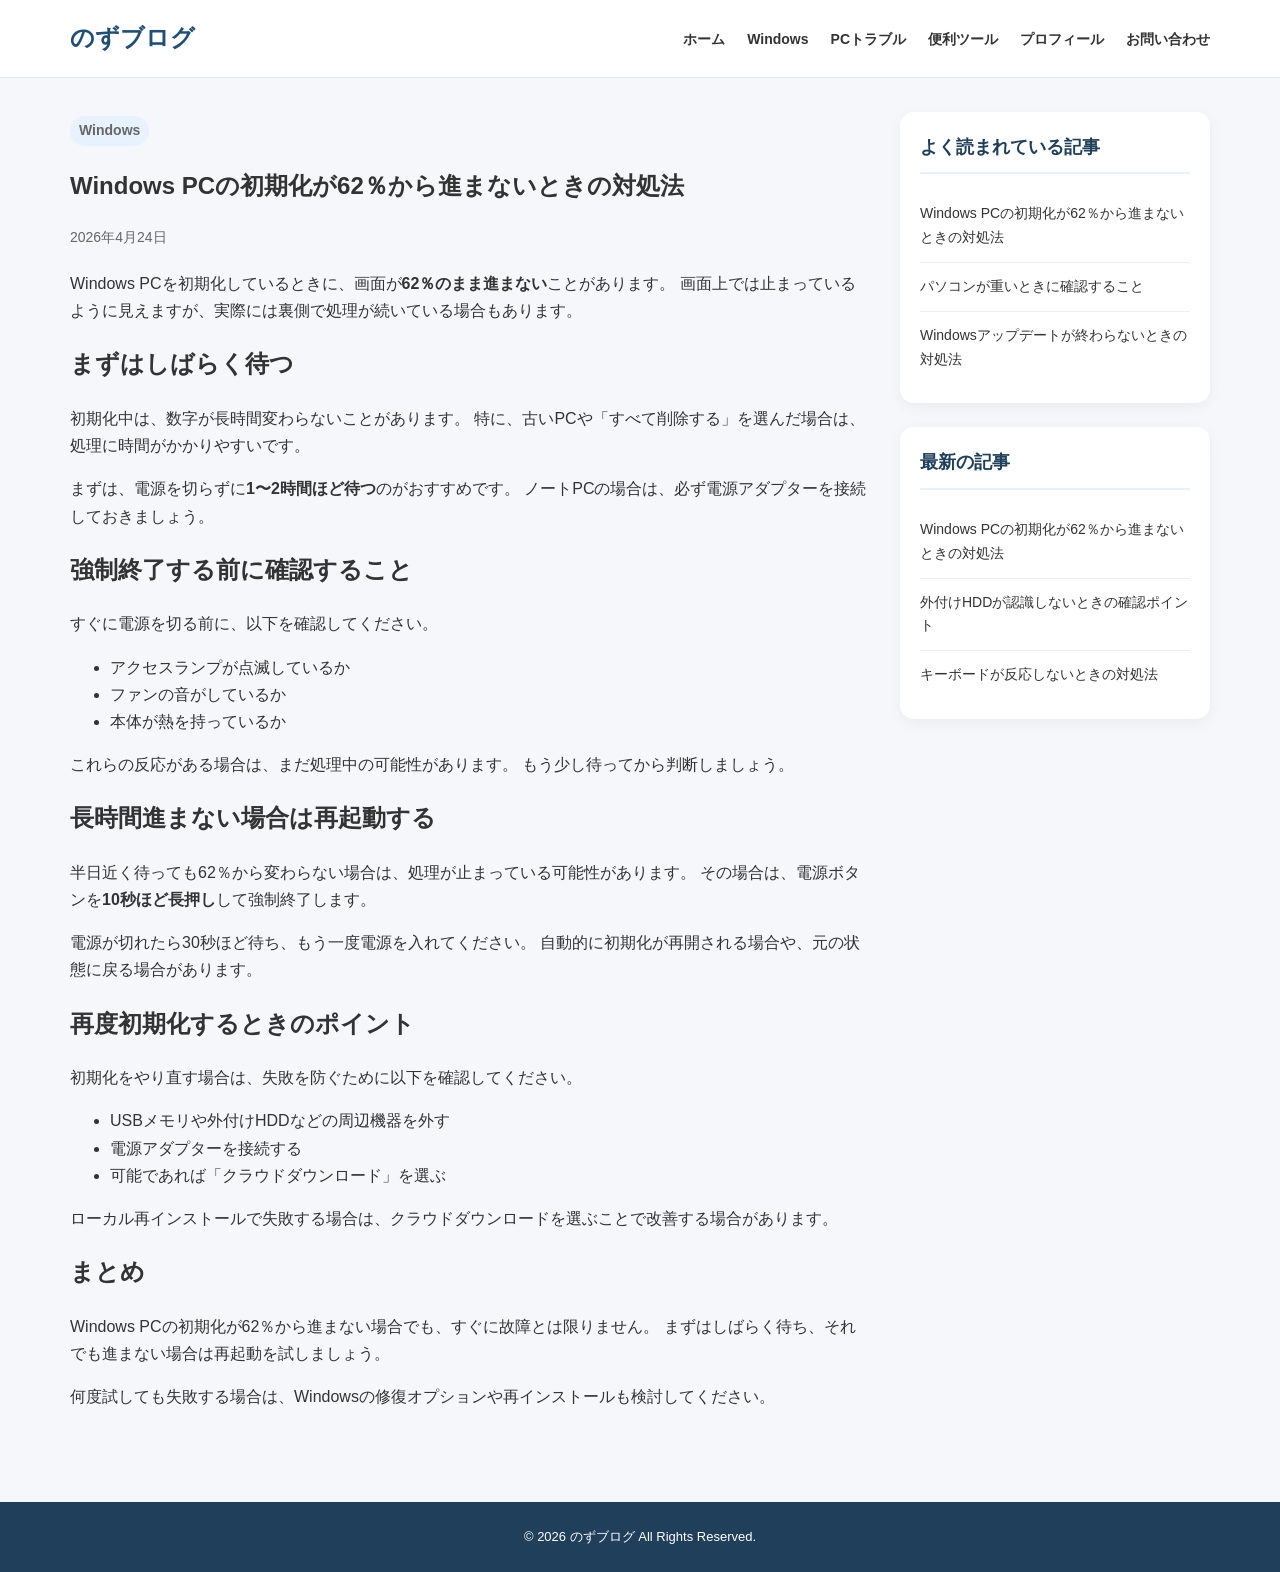
==== articles/hp_01.html @ bffa82d7 "Create hp_01.html" ====
<!DOCTYPE html>
<html lang="ja">
<head>
  <meta charset="UTF-8">
  <meta name="viewport" content="width=device-width, initial-scale=1.0">

  <title>Windows PCの初期化が62％から進まないときの対処法 | のずブログ</title>
  <meta name="description" content="Windows PCの初期化が62％から進まないときに確認したいポイントと対処法を、初心者向けに分かりやすく解説します。">

  <link rel="stylesheet" href="../style.css">
</head>
<body>

  <!-- ヘッダー -->
  <header class="site-header">
    <div class="header-inner">
      <div class="site-logo">
        <a href="../index.html">のずブログ</a>
      </div>

      <nav class="global-nav">
        <ul>
          <li><a href="../index.html">ホーム</a></li>
          <li><a href="#">Windows</a></li>
          <li><a href="#">PCトラブル</a></li>
          <li><a href="#">便利ツール</a></li>
          <li><a href="#">プロフィール</a></li>
          <li><a href="#">お問い合わせ</a></li>
        </ul>
      </nav>
    </div>
  </header>

  <!-- 全体レイアウト -->
  <div class="container">

    <!-- 記事本文 -->
    <main class="main-content">

      <article class="section-block article-page">

        <div class="section-title-area">
          <p class="category">Windows</p>
          <h1>Windows PCの初期化が62％から進まないときの対処法</h1>
          <p>2026年4月24日</p>
        </div>

        <p>
          Windows PCを初期化しているときに、画面が<strong>62％のまま進まない</strong>ことがあります。
          画面上では止まっているように見えますが、実際には裏側で処理が続いている場合もあります。
        </p>

        <h2>まずはしばらく待つ</h2>
        <p>
          初期化中は、数字が長時間変わらないことがあります。
          特に、古いPCや「すべて削除する」を選んだ場合は、処理に時間がかかりやすいです。
        </p>
        <p>
          まずは、電源を切らずに<strong>1〜2時間ほど待つ</strong>のがおすすめです。
          ノートPCの場合は、必ず電源アダプターを接続しておきましょう。
        </p>

        <h2>強制終了する前に確認すること</h2>
        <p>
          すぐに電源を切る前に、以下を確認してください。
        </p>

        <ul>
          <li>アクセスランプが点滅しているか</li>
          <li>ファンの音がしているか</li>
          <li>本体が熱を持っているか</li>
        </ul>

        <p>
          これらの反応がある場合は、まだ処理中の可能性があります。
          もう少し待ってから判断しましょう。
        </p>

        <h2>長時間進まない場合は再起動する</h2>
        <p>
          半日近く待っても62％から変わらない場合は、処理が止まっている可能性があります。
          その場合は、電源ボタンを<strong>10秒ほど長押し</strong>して強制終了します。
        </p>

        <p>
          電源が切れたら30秒ほど待ち、もう一度電源を入れてください。
          自動的に初期化が再開される場合や、元の状態に戻る場合があります。
        </p>

        <h2>再度初期化するときのポイント</h2>
        <p>
          初期化をやり直す場合は、失敗を防ぐために以下を確認してください。
        </p>

        <ul>
          <li>USBメモリや外付けHDDなどの周辺機器を外す</li>
          <li>電源アダプターを接続する</li>
          <li>可能であれば「クラウドダウンロード」を選ぶ</li>
        </ul>

        <p>
          ローカル再インストールで失敗する場合は、クラウドダウンロードを選ぶことで改善する場合があります。
        </p>

        <h2>まとめ</h2>
        <p>
          Windows PCの初期化が62％から進まない場合でも、すぐに故障とは限りません。
          まずはしばらく待ち、それでも進まない場合は再起動を試しましょう。
        </p>

        <p>
          何度試しても失敗する場合は、Windowsの修復オプションや再インストールも検討してください。
        </p>

      </article>

    </main>

    <!-- サイドバー -->
    <aside class="sidebar">

      <section class="sidebar-box">
        <h2>よく読まれている記事</h2>
        <ul class="latest-list">
          <li><a href="windows-reset-62.html">Windows PCの初期化が62％から進まないときの対処法</a></li>
          <li><a href="#">パソコンが重いときに確認すること</a></li>
          <li><a href="#">Windowsアップデートが終わらないときの対処法</a></li>
        </ul>
      </section>

      <section class="sidebar-box">
        <h2>最新の記事</h2>
        <ul class="latest-list">
          <li><a href="windows-reset-62.html">Windows PCの初期化が62％から進まないときの対処法</a></li>
          <li><a href="#">外付けHDDが認識しないときの確認ポイント</a></li>
          <li><a href="#">キーボードが反応しないときの対処法</a></li>
        </ul>
      </section>

    </aside>

  </div>

  <!-- フッター -->
  <footer class="site-footer">
    <div class="footer-inner">
      <p>&copy; 2026 のずブログ All Rights Reserved.</p>
    </div>
  </footer>

</body>
</html>
---- style.css ----
/* ==============================
   基本設定
============================== */

* {
  box-sizing: border-box;
}

body {
  margin: 0;
  font-family: "Hiragino Kaku Gothic ProN", "Yu Gothic", "Meiryo", sans-serif;
  color: #333;
  background-color: #f5f7fa;
  line-height: 1.7;
}

a {
  color: inherit;
  text-decoration: none;
}

img {
  max-width: 100%;
  display: block;
}

/* ==============================
   ヘッダー
============================== */

.site-header {
  background-color: #ffffff;
  border-bottom: 1px solid #e2e6ea;
  position: sticky;
  top: 0;
  z-index: 100;
}

.header-inner {
  max-width: 1180px;
  margin: 0 auto;
  padding: 18px 20px;
  display: flex;
  align-items: center;
  justify-content: space-between;
}

.site-logo a {
  font-size: 24px;
  font-weight: bold;
  color: #1f4e79;
}

.global-nav ul {
  list-style: none;
  padding: 0;
  margin: 0;
  display: flex;
  gap: 22px;
}

.global-nav a {
  font-size: 14px;
  font-weight: bold;
  color: #333;
}

.global-nav a:hover {
  color: #1f6fb2;
}

/* ==============================
   メインビジュアル
============================== */

.hero {
  background: linear-gradient(135deg, #e8f2ff, #ffffff);
  padding: 70px 20px;
  border-bottom: 1px solid #e2e6ea;
}

.hero-inner {
  max-width: 1180px;
  margin: 0 auto;
}

.hero-label {
  display: inline-block;
  background-color: #1f6fb2;
  color: #ffffff;
  padding: 5px 14px;
  border-radius: 999px;
  font-size: 13px;
  font-weight: bold;
}

.hero h1 {
  margin: 18px 0 16px;
  font-size: 36px;
  line-height: 1.45;
  color: #1f3f5b;
}

.hero-text {
  max-width: 680px;
  font-size: 16px;
  color: #555;
}

/* ==============================
   レイアウト
============================== */

.container {
  max-width: 1180px;
  margin: 34px auto;
  padding: 0 20px;
  display: grid;
  grid-template-columns: 1fr 310px;
  gap: 30px;
}

.main-content {
  min-width: 0;
}

.section-block {
  margin-bottom: 42px;
}

.section-title-area {
  margin-bottom: 20px;
}

.section-title-area h2 {
  margin: 0;
  font-size: 26px;
  color: #1f3f5b;
}

.section-title-area p {
  margin: 4px 0 0;
  color: #666;
  font-size: 14px;
}

/* ==============================
   記事カード
============================== */

.article-grid {
  display: grid;
  grid-template-columns: repeat(2, 1fr);
  gap: 24px;
}

.article-card {
  background-color: #ffffff;
  border-radius: 14px;
  overflow: hidden;
  box-shadow: 0 4px 14px rgba(0, 0, 0, 0.06);
  transition: transform 0.2s ease, box-shadow 0.2s ease;
}

.article-card:hover {
  transform: translateY(-4px);
  box-shadow: 0 8px 22px rgba(0, 0, 0, 0.1);
}

.article-card img {
  width: 100%;
  height: 190px;
  object-fit: cover;
  background-color: #dde7f0;
}

.article-body {
  padding: 18px;
}

.category {
  display: inline-block;
  background-color: #e8f2ff;
  color: #1f6fb2;
  font-size: 12px;
  font-weight: bold;
  padding: 3px 9px;
  border-radius: 999px;
  margin-bottom: 10px;
}

.article-body h3 {
  margin: 0 0 10px;
  font-size: 18px;
  line-height: 1.5;
  color: #222;
}

.article-body p {
  margin: 0 0 12px;
  font-size: 14px;
  color: #666;
}

.article-body time {
  font-size: 12px;
  color: #999;
}

/* ==============================
   カテゴリー
============================== */

.category-list {
  display: flex;
  flex-wrap: wrap;
  gap: 12px;
}

.category-list a {
  display: inline-block;
  background-color: #ffffff;
  border: 1px solid #d6e1ec;
  color: #1f4e79;
  padding: 10px 16px;
  border-radius: 999px;
  font-size: 14px;
  font-weight: bold;
}

.category-list a:hover {
  background-color: #1f6fb2;
  color: #ffffff;
}

/* ==============================
   サイドバー
============================== */

.sidebar {
  min-width: 0;
}

.sidebar-box {
  background-color: #ffffff;
  border-radius: 14px;
  padding: 20px;
  margin-bottom: 24px;
  box-shadow: 0 4px 14px rgba(0, 0, 0, 0.05);
}

.sidebar-box h2 {
  margin: 0 0 16px;
  padding-bottom: 10px;
  border-bottom: 2px solid #e8f2ff;
  font-size: 18px;
  color: #1f3f5b;
}

.side-article-list,
.latest-list {
  list-style: none;
  padding: 0;
  margin: 0;
}

.side-article-list li,
.latest-list li {
  border-bottom: 1px solid #edf0f3;
}

.side-article-list li:last-child,
.latest-list li:last-child {
  border-bottom: none;
}

.side-article-list a,
.latest-list a {
  display: block;
  padding: 12px 0;
  font-size: 14px;
}

.side-article-list a:hover,
.latest-list a:hover {
  color: #1f6fb2;
}

.rank {
  display: inline-flex;
  align-items: center;
  justify-content: center;
  width: 22px;
  height: 22px;
  margin-right: 8px;
  background-color: #1f6fb2;
  color: #ffffff;
  border-radius: 50%;
  font-size: 12px;
  font-weight: bold;
}

.profile-box p {
  margin: 0;
  font-size: 14px;
  color: #666;
}

/* ==============================
   フッター
============================== */

.site-footer {
  background-color: #1f3f5b;
  color: #ffffff;
  margin-top: 50px;
}

.footer-inner {
  max-width: 1180px;
  margin: 0 auto;
  padding: 24px 20px;
  text-align: center;
}

.footer-inner p {
  margin: 0;
  font-size: 13px;
}

/* ==============================
   スマホ対応
============================== */

@media (max-width: 900px) {
  .header-inner {
    flex-direction: column;
    align-items: flex-start;
    gap: 14px;
  }

  .global-nav ul {
    flex-wrap: wrap;
    gap: 12px 18px;
  }

  .container {
    grid-template-columns: 1fr;
  }

  .sidebar {
    order: 2;
  }
}

@media (max-width: 600px) {
  .hero {
    padding: 46px 20px;
  }

  .hero h1 {
    font-size: 26px;
  }

  .article-grid {
    grid-template-columns: 1fr;
  }

  .article-card img {
    height: 170px;
  }

  .section-title-area h2 {
    font-size: 22px;
  }
}
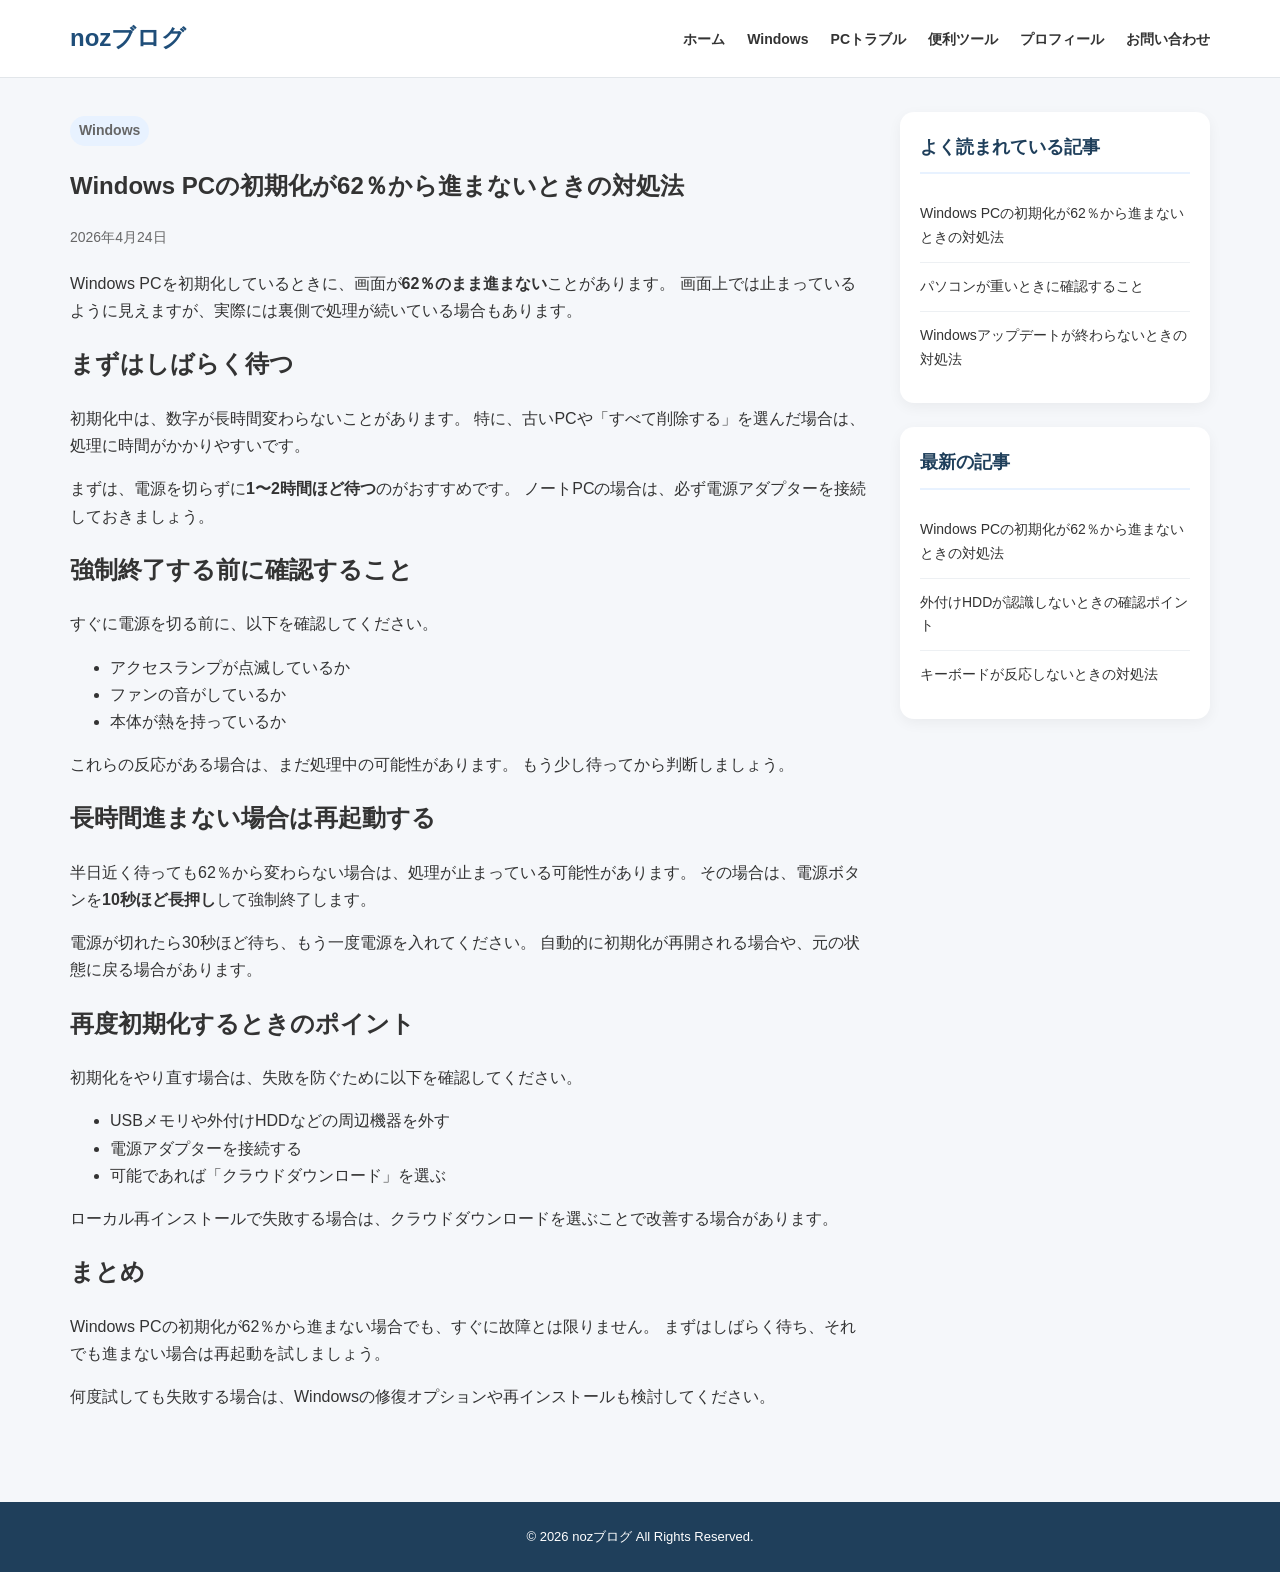
==== commit 6d94b227: "Update hp_01.html" ====
--- a/articles/hp_01.html
+++ b/articles/hp_01.html
@@ -15,7 +15,7 @@
   <header class="site-header">
     <div class="header-inner">
       <div class="site-logo">
-        <a href="../index.html">のずブログ</a>
+        <a href="../index.html">nozブログ</a>
       </div>
 
       <nav class="global-nav">
@@ -144,7 +144,7 @@
   <!-- フッター -->
   <footer class="site-footer">
     <div class="footer-inner">
-      <p>&copy; 2026 のずブログ All Rights Reserved.</p>
+      <p>&copy; 2026 nozブログ All Rights Reserved.</p>
     </div>
   </footer>
 
